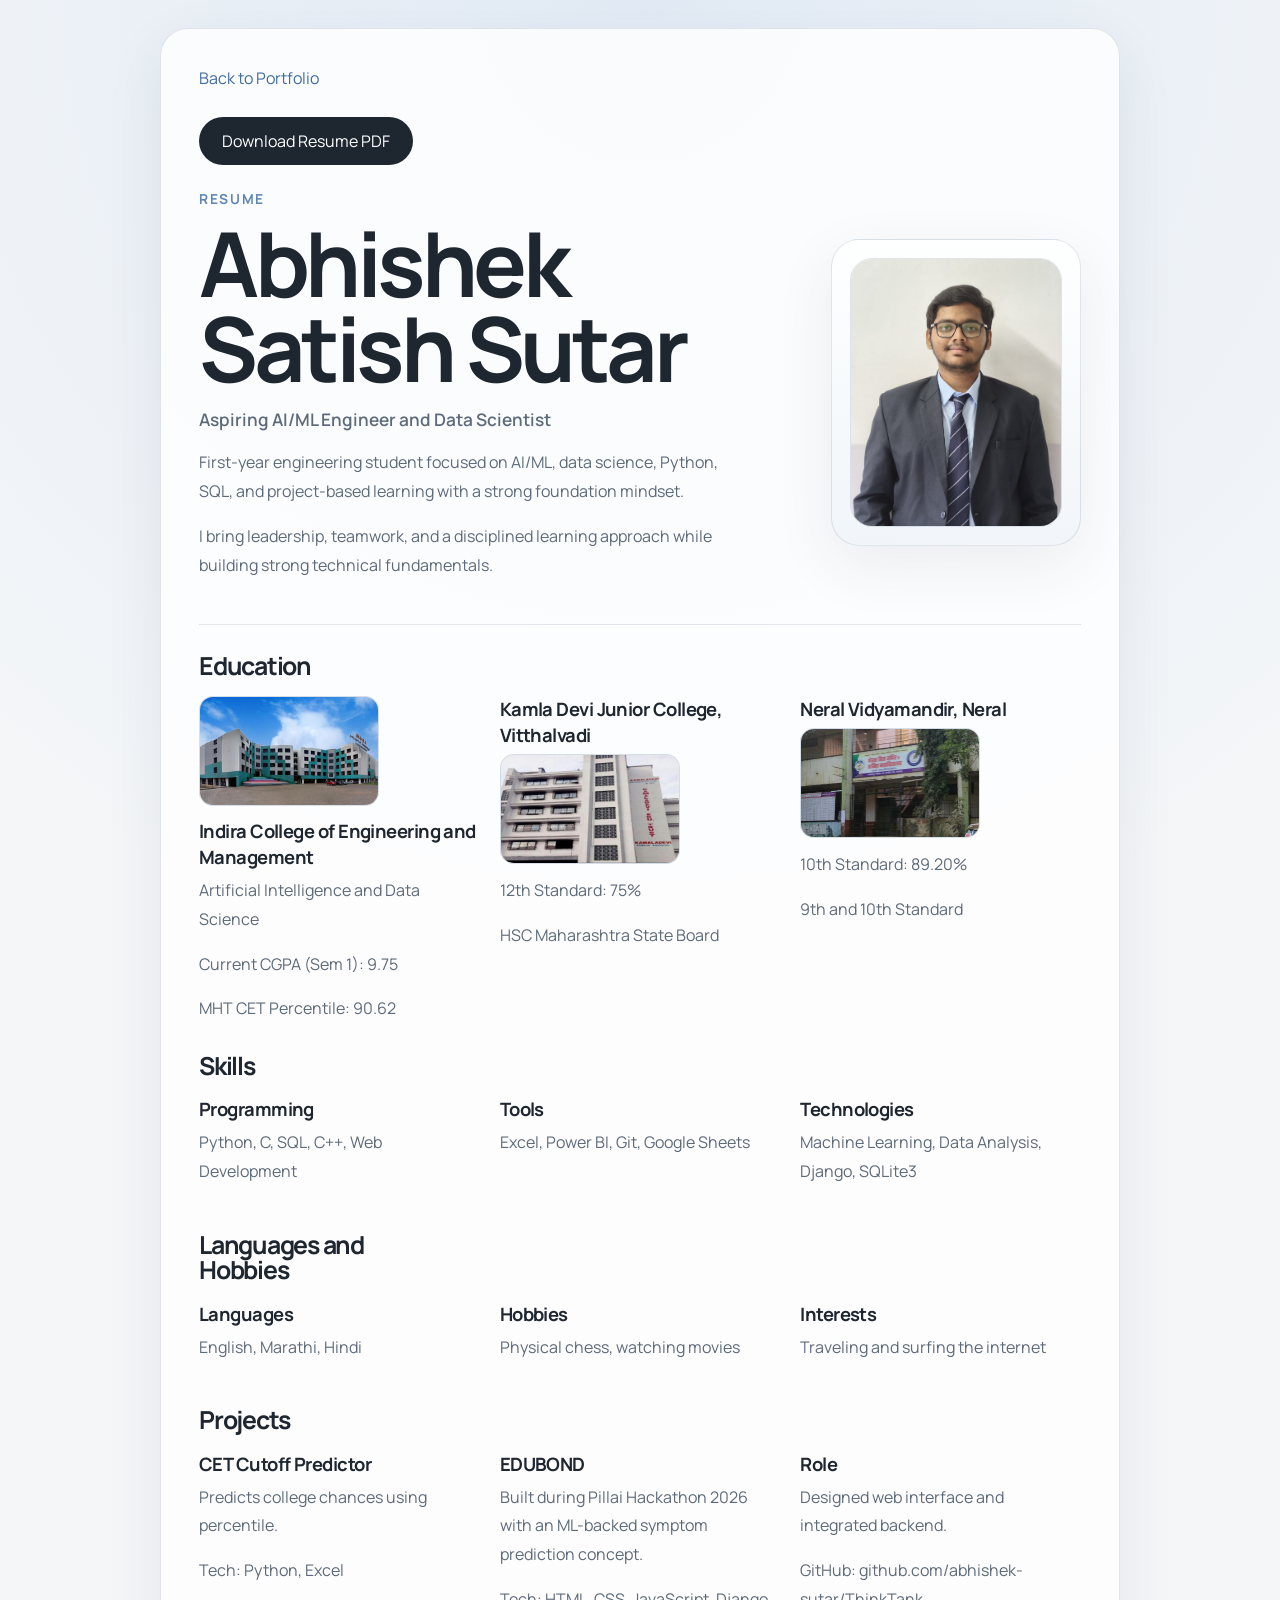
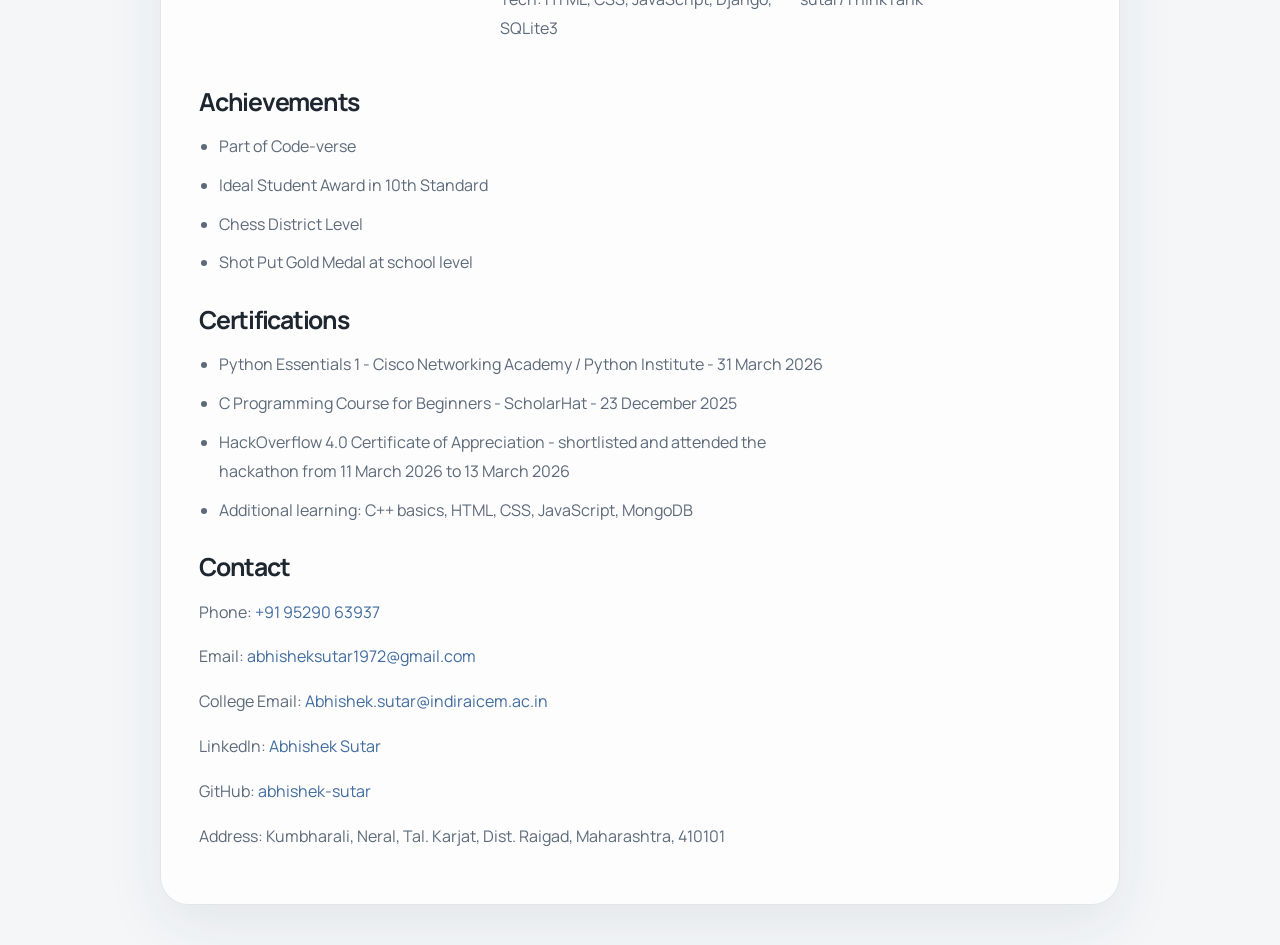
==== resume.html @ 5d671698 "Initial portfolio site" ====
<!DOCTYPE html>
<html lang="en">
  <head>
    <meta charset="UTF-8" />
    <meta name="viewport" content="width=device-width, initial-scale=1.0" />
    <title>Resume | Abhishek Satish Sutar</title>
    <meta
      name="description"
      content="Resume page for Abhishek Satish Sutar, AI and Data Science student at Indira College of Engineering and Management."
    />
    <link rel="preconnect" href="https://fonts.googleapis.com" />
    <link rel="preconnect" href="https://fonts.gstatic.com" crossorigin />
    <link
      href="https://fonts.googleapis.com/css2?family=Manrope:wght@400;500;600;700;800&family=Instrument+Serif:ital@0;1&display=swap"
      rel="stylesheet"
    />
    <link rel="stylesheet" href="styles.css" />
  </head>
  <body class="resume-body">
    <main class="resume-page reveal">
      <a class="resume-back" href="index.html">Back to Portfolio</a>
      <div class="resume-actions">
        <a class="button button-primary" href="resume.pdf" download>Download Resume PDF</a>
      </div>

      <header class="resume-header">
        <div>
          <p class="eyebrow">Resume</p>
          <h1>Abhishek Satish Sutar</h1>
          <p class="resume-role">Aspiring AI/ML Engineer and Data Scientist</p>
          <p class="resume-summary">
            First-year engineering student focused on AI/ML, data science, Python, SQL, and
            project-based learning with a strong foundation mindset.
          </p>
          <p class="resume-summary">
            I bring leadership, teamwork, and a disciplined learning approach while building strong
            technical fundamentals.
          </p>
        </div>
        <div class="resume-image-frame">
          <img
            src="profile-photo.jpg"
            alt="Portrait of Abhishek Satish Sutar"
            class="resume-image"
            onerror="this.style.display='none'; this.nextElementSibling.style.display='grid';"
          />
          <div class="resume-fallback" aria-hidden="true">
            <svg viewBox="0 0 120 120">
              <path
                d="M86.7 31.3 64.9 47.4 41.7 42.5c-4.5-.9-7.8 4.1-5.2 7.7l12.8 17.6-12.8 17.6c-2.6 3.6.7 8.6 5.2 7.7l23.2-4.9 21.8 16.1c3.8 2.8 9-.4 8.4-5.1l-3-25.5 19-7.1c4.3-1.6 4.3-7.7 0-9.3l-19-7.1 3-25.5c.6-4.7-4.6-7.9-8.4-5.1Z"
              />
            </svg>
            <span>Growth | Direction | Vision</span>
          </div>
        </div>
      </header>

      <section class="resume-section">
        <h2>Education</h2>
        <div class="resume-list resume-list-wide">
          <article>
            <img
              src="college-image.jpg"
              alt="Official visual from Indira College of Engineering and Management"
              class="resume-inline-college-image"
            />
            <h3>Indira College of Engineering and Management</h3>
            <p>Artificial Intelligence and Data Science</p>
            <p>Current CGPA (Sem 1): 9.75</p>
          </article>
          <article>
            <h3>Kamla Devi Junior College, Vitthalvadi</h3>
            <img
              src="school-image-kamladevi.jpg"
              alt="Kamla Devi Junior College building"
              class="resume-inline-college-image"
            />
            <p>12th Standard: 75%</p>
            <p>HSC Maharashtra State Board</p>
          </article>
          <article>
            <h3>Neral Vidyamandir, Neral</h3>
            <img
              src="school-image-neral.jpg"
              alt="Neral Vidyamandir school building"
              class="resume-inline-college-image"
            />
            <p>10th Standard: 89.20%</p>
            <p>9th and 10th Standard</p>
          </article>
        </div>
        <p>MHT CET Percentile: 90.62</p>
      </section>

      <section class="resume-section">
        <h2>Skills</h2>
        <div class="resume-columns">
          <div>
            <h3>Programming</h3>
            <p>Python, C, SQL, C++, Web Development</p>
          </div>
          <div>
            <h3>Tools</h3>
            <p>Excel, Power BI, Git, Google Sheets</p>
          </div>
          <div>
            <h3>Technologies</h3>
            <p>Machine Learning, Data Analysis, Django, SQLite3</p>
          </div>
        </div>
      </section>

      <section class="resume-section">
        <h2>Languages and Hobbies</h2>
        <div class="resume-columns">
          <div>
            <h3>Languages</h3>
            <p>English, Marathi, Hindi</p>
          </div>
          <div>
            <h3>Hobbies</h3>
            <p>Physical chess, watching movies</p>
          </div>
          <div>
            <h3>Interests</h3>
            <p>Traveling and surfing the internet</p>
          </div>
        </div>
      </section>

      <section class="resume-section">
        <h2>Projects</h2>
        <div class="resume-columns">
          <div>
            <h3>CET Cutoff Predictor</h3>
            <p>Predicts college chances using percentile.</p>
            <p>Tech: Python, Excel</p>
          </div>
          <div>
            <h3>EDUBOND</h3>
            <p>Built during Pillai Hackathon 2026 with an ML-backed symptom prediction concept.</p>
            <p>Tech: HTML, CSS, JavaScript, Django, SQLite3</p>
          </div>
          <div>
            <h3>Role</h3>
            <p>Designed web interface and integrated backend.</p>
            <p>GitHub: github.com/abhishek-sutar/ThinkTank</p>
          </div>
        </div>
      </section>

      <section class="resume-section">
        <h2>Achievements</h2>
        <ul class="clean-list">
          <li>Part of Code-verse</li>
          <li>Ideal Student Award in 10th Standard</li>
          <li>Chess District Level</li>
          <li>Shot Put Gold Medal at school level</li>
        </ul>
      </section>

      <section class="resume-section">
        <h2>Certifications</h2>
        <ul class="clean-list">
          <li>Python Essentials 1 - Cisco Networking Academy / Python Institute - 31 March 2026</li>
          <li>C Programming Course for Beginners - ScholarHat - 23 December 2025</li>
          <li>
            HackOverflow 4.0 Certificate of Appreciation - shortlisted and attended the hackathon
            from 11 March 2026 to 13 March 2026
          </li>
          <li>Additional learning: C++ basics, HTML, CSS, JavaScript, MongoDB</li>
        </ul>
      </section>

      <section class="resume-section resume-contact">
        <h2>Contact</h2>
        <p>Phone: <a href="tel:+919529063937">+91 95290 63937</a></p>
        <p>Email: <a href="mailto:abhisheksutar1972@gmail.com">abhisheksutar1972@gmail.com</a></p>
        <p>
          College Email:
          <a href="mailto:Abhishek.sutar@indiraicem.ac.in">Abhishek.sutar@indiraicem.ac.in</a>
        </p>
        <p>
          LinkedIn:
          <a href="https://www.linkedin.com/in/abhishek-sutar2007/" target="_blank" rel="noreferrer"
            >Abhishek Sutar</a
          >
        </p>
        <p>
          GitHub:
          <a href="https://github.com/abhishek-sutar" target="_blank" rel="noreferrer"
            >abhishek-sutar</a
          >
        </p>
        <p>Address: Kumbharali, Neral, Tal. Karjat, Dist. Raigad, Maharashtra, 410101</p>
      </section>
    </main>

    <script src="script.js"></script>
  </body>
</html>
---- styles.css ----
:root {
  color-scheme: light;
  --bg: #f4f6f8;
  --bg-accent: radial-gradient(circle at top, rgba(130, 175, 228, 0.16), transparent 38%);
  --surface: rgba(255, 255, 255, 0.8);
  --surface-strong: #ffffff;
  --surface-soft: #eef3f8;
  --text: #1e2630;
  --muted: #5d6a79;
  --line: rgba(122, 143, 166, 0.22);
  --accent: #5f86b7;
  --accent-strong: #416c9f;
  --shadow: 0 20px 60px rgba(33, 53, 77, 0.08);
  --radius-xl: 32px;
  --radius-lg: 24px;
  --radius-md: 18px;
  --radius-sm: 12px;
  --container: min(1120px, calc(100vw - 40px));
  --transition: 240ms ease;
}

body.dark-mode {
  color-scheme: dark;
  --bg: #11161d;
  --bg-accent: radial-gradient(circle at top, rgba(112, 149, 194, 0.18), transparent 35%);
  --surface: rgba(24, 32, 42, 0.85);
  --surface-strong: #18202a;
  --surface-soft: #1c2631;
  --text: #edf3fa;
  --muted: #b4c0cc;
  --line: rgba(170, 194, 218, 0.16);
  --accent: #93b6de;
  --accent-strong: #b0cae9;
  --shadow: 0 20px 60px rgba(2, 6, 12, 0.35);
}

* {
  box-sizing: border-box;
}

html {
  scroll-behavior: smooth;
}

body {
  margin: 0;
  font-family: "Manrope", sans-serif;
  background: var(--bg-accent), var(--bg);
  color: var(--text);
  transition: background-color var(--transition), color var(--transition);
}

img {
  max-width: 100%;
  display: block;
}

a {
  color: inherit;
  text-decoration: none;
}

button {
  font: inherit;
}

.page-shell {
  min-height: 100vh;
}

.container {
  width: var(--container);
  margin: 0 auto;
}

.site-header {
  position: sticky;
  top: 0;
  z-index: 20;
  backdrop-filter: blur(18px);
  background: color-mix(in srgb, var(--bg) 70%, transparent);
  border-bottom: 1px solid transparent;
}

.navbar {
  display: flex;
  align-items: center;
  justify-content: space-between;
  min-height: 78px;
  gap: 20px;
}

.brand {
  font-weight: 700;
  letter-spacing: -0.03em;
}

.nav-links {
  display: flex;
  align-items: center;
  gap: 18px;
}

.nav-links a,
.theme-toggle {
  color: var(--muted);
  font-size: 0.96rem;
  transition: color var(--transition), background-color var(--transition);
}

.nav-links a:hover,
.theme-toggle:hover {
  color: var(--text);
}

.theme-toggle,
.nav-toggle {
  border: 0;
  background: transparent;
  cursor: pointer;
}

.nav-toggle {
  display: none;
  width: 48px;
  height: 48px;
  padding: 12px;
  border-radius: 50%;
  background: var(--surface);
  box-shadow: var(--shadow);
}

.nav-toggle span {
  display: block;
  width: 100%;
  height: 2px;
  background: var(--text);
  margin: 6px 0;
  border-radius: 999px;
}

.hero {
  display: grid;
  grid-template-columns: 1.35fr 0.95fr;
  align-items: center;
  gap: 56px;
  padding: 84px 0 52px;
  min-height: calc(100vh - 78px);
}

.eyebrow {
  margin: 0 0 12px;
  color: var(--accent);
  font-size: 0.86rem;
  font-weight: 700;
  letter-spacing: 0.12em;
  text-transform: uppercase;
}

h1,
h2,
h3,
p {
  margin-top: 0;
}

h1,
h2 {
  letter-spacing: -0.05em;
}

h1 {
  max-width: 10ch;
  margin-bottom: 18px;
  font-size: clamp(3.5rem, 7vw, 6rem);
  line-height: 0.95;
}

h2 {
  max-width: 16ch;
  margin-bottom: 0;
  font-size: clamp(2rem, 4vw, 3.25rem);
  line-height: 1.02;
}

h3 {
  margin-bottom: 10px;
  font-size: 1.15rem;
  letter-spacing: -0.03em;
}

.hero-tagline {
  margin-bottom: 16px;
  color: var(--muted);
  font-size: 1.18rem;
  font-weight: 600;
}

.hero-description,
.hero-extra,
.hero-micro,
.about-card p,
.project-card p,
.resume-summary,
.resume-section p,
.clean-list li {
  max-width: 62ch;
  color: var(--muted);
  line-height: 1.8;
}

.hero-extra,
.hero-micro {
  margin-bottom: 10px;
}

.hero-actions {
  display: flex;
  flex-wrap: wrap;
  gap: 14px;
  margin-top: 28px;
}

.hero-inline-contact {
  display: flex;
  flex-wrap: wrap;
  gap: 14px 18px;
  margin-top: 22px;
}

.hero-inline-contact a {
  color: var(--muted);
  font-size: 0.95rem;
}

.button {
  display: inline-flex;
  align-items: center;
  justify-content: center;
  min-height: 48px;
  padding: 0 22px;
  border: 1px solid var(--line);
  border-radius: 999px;
  transition: transform var(--transition), border-color var(--transition), background-color var(--transition);
}

.button:hover {
  transform: translateY(-2px);
}

.button-primary {
  background: var(--text);
  color: var(--surface-strong);
  border-color: transparent;
}

.button-secondary {
  background: var(--surface);
}

.button-ghost {
  background: transparent;
}

.button-nav {
  min-height: 40px;
  padding: 0 16px;
}

.hero-visual {
  display: flex;
  justify-content: center;
}

.profile-frame,
.resume-image-frame {
  position: relative;
  display: grid;
  place-items: center;
  width: min(420px, 100%);
  aspect-ratio: 1;
  padding: 18px;
  border: 1px solid var(--line);
  border-radius: 34%;
  background: linear-gradient(180deg, var(--surface), color-mix(in srgb, var(--surface-soft) 80%, transparent));
  box-shadow: var(--shadow);
}

.profile-image,
.resume-image {
  width: 100%;
  height: 100%;
  object-fit: cover;
  border-radius: 32%;
  border: 1px solid var(--line);
}

.profile-fallback,
.resume-fallback {
  display: none;
  place-items: center;
  width: 100%;
  height: 100%;
  padding: 28px;
  border-radius: 32%;
  background:
    radial-gradient(circle at 35% 30%, rgba(151, 190, 231, 0.44), transparent 26%),
    linear-gradient(180deg, rgba(255, 255, 255, 0.84), rgba(214, 226, 239, 0.52));
}

body.dark-mode .profile-fallback,
body.dark-mode .resume-fallback {
  background:
    radial-gradient(circle at 35% 30%, rgba(151, 190, 231, 0.28), transparent 26%),
    linear-gradient(180deg, rgba(33, 44, 57, 0.84), rgba(23, 32, 42, 0.9));
}

.profile-fallback svg,
.resume-fallback svg {
  width: 44%;
  fill: var(--accent-strong);
}

.profile-fallback p,
.resume-fallback span {
  margin: 16px 0 0;
  color: var(--muted);
  text-align: center;
  font-weight: 600;
}

.fallback-orb {
  position: absolute;
  inset: 18% 18% auto auto;
  width: 72px;
  height: 72px;
  border-radius: 50%;
  background: rgba(255, 255, 255, 0.45);
  filter: blur(10px);
}

.section {
  padding: 58px 0;
}

.section-heading {
  display: grid;
  gap: 12px;
  margin-bottom: 30px;
}

.card,
.resume-page,
.nav-menu-open .nav-links {
  border: 1px solid var(--line);
  background: var(--surface);
  box-shadow: var(--shadow);
}

.card {
  border-radius: var(--radius-lg);
  padding: 28px;
  transition: transform var(--transition), border-color var(--transition), background-color var(--transition);
}

.about-card {
  display: grid;
  grid-template-columns: 1.2fr 0.8fr;
  gap: 28px;
  align-items: stretch;
}

.about-copy {
  display: grid;
  gap: 2px;
}

.about-visual {
  display: flex;
  align-items: center;
  justify-content: center;
}

.about-image {
  width: 100%;
  height: 100%;
  min-height: 280px;
  object-fit: cover;
  border-radius: 22px;
  border: 1px solid var(--line);
  background: var(--surface-soft);
}

.card:hover {
  transform: translateY(-4px);
  border-color: color-mix(in srgb, var(--accent) 30%, var(--line));
}

.timeline {
  position: relative;
  display: grid;
  gap: 18px;
}

.timeline-card-with-image {
  display: grid;
  gap: 10px;
}

.timeline-college-image,
.resume-inline-college-image {
  width: 100%;
  max-width: 180px;
  height: 110px;
  object-fit: cover;
  border-radius: 14px;
  border: 1px solid var(--line);
  background: var(--surface-soft);
}

.resume-inline-college-image {
  margin-bottom: 12px;
}

.timeline::before {
  content: "";
  position: absolute;
  left: 15px;
  top: 12px;
  bottom: 12px;
  width: 1px;
  background: var(--line);
}

.timeline-card {
  position: relative;
  padding-left: 44px;
}

.timeline-marker {
  position: absolute;
  left: 4px;
  top: 31px;
  width: 22px;
  height: 22px;
  border: 5px solid var(--surface-strong);
  border-radius: 50%;
  background: var(--accent);
}

.timeline-meta {
  color: var(--muted);
  font-size: 0.95rem;
}

.highlighted-score {
  background: linear-gradient(180deg, color-mix(in srgb, var(--surface) 85%, transparent), color-mix(in srgb, var(--surface-soft) 88%, transparent));
}

.skills-grid,
.card-grid,
.stats-grid,
.resume-columns,
.resume-list {
  display: grid;
  gap: 20px;
}

.skills-grid {
  grid-template-columns: repeat(3, minmax(0, 1fr));
}

.two-up {
  grid-template-columns: repeat(2, minmax(0, 1fr));
}

.three-up {
  grid-template-columns: repeat(3, minmax(0, 1fr));
}

.four-up {
  grid-template-columns: repeat(4, minmax(0, 1fr));
}

.stats-grid {
  grid-template-columns: repeat(3, minmax(0, 1fr));
}

.skill-group,
.info-card,
.project-card,
.stat-card {
  min-height: 100%;
}

.skill-item + .skill-item {
  margin-top: 18px;
}

.skill-head {
  display: flex;
  align-items: center;
  justify-content: space-between;
  gap: 12px;
  margin-bottom: 10px;
  font-size: 0.95rem;
}

.skill-head span:last-child {
  color: var(--muted);
}

.progress-track {
  overflow: hidden;
  height: 10px;
  border-radius: 999px;
  background: color-mix(in srgb, var(--surface-soft) 90%, transparent);
}

.progress-fill {
  display: block;
  width: 0;
  height: 100%;
  border-radius: inherit;
  background: linear-gradient(90deg, var(--accent), color-mix(in srgb, var(--accent-strong) 82%, white));
  transition: width 1.2s cubic-bezier(0.22, 1, 0.36, 1);
}

.info-card {
  display: grid;
  align-content: center;
  gap: 6px;
}

.info-card p,
.project-card p {
  margin-bottom: 0;
}

.stat-card {
  display: grid;
  gap: 10px;
  text-align: center;
}

.stat-card strong {
  font-size: clamp(2rem, 4vw, 3rem);
  letter-spacing: -0.05em;
}

.stat-card span {
  color: var(--muted);
}

.clean-list {
  margin: 0;
  padding-left: 20px;
}

.clean-list li + li {
  margin-top: 10px;
}

.contact-card {
  display: grid;
  gap: 12px;
}

.contact-card a,
.resume-contact a {
  color: var(--accent-strong);
}

.contact-address {
  margin: 0;
  color: var(--muted);
  line-height: 1.7;
}

.education-stats {
  margin-top: 22px;
}

.project-meta {
  margin-bottom: 10px;
}

.text-link {
  color: var(--accent-strong);
  font-weight: 600;
}

.certifications-note {
  margin-top: 20px;
}

.certificates-grid {
  grid-template-columns: repeat(3, minmax(0, 1fr));
}

.certificate-card {
  padding: 16px;
}

.certificate-image {
  width: 100%;
  aspect-ratio: 4 / 3;
  object-fit: cover;
  border-radius: 18px;
  border: 1px solid var(--line);
  margin-bottom: 18px;
  background: var(--surface-soft);
}

.certificate-copy {
  display: grid;
  gap: 4px;
}

.contact-layout {
  display: grid;
  grid-template-columns: 0.9fr 1.1fr;
  gap: 20px;
}

.contact-link {
  display: flex;
  align-items: center;
  gap: 12px;
}

.social-icon {
  display: inline-flex;
  align-items: center;
  justify-content: center;
  width: 38px;
  height: 38px;
  border-radius: 50%;
  background: var(--surface-soft);
}

.social-icon svg {
  width: 18px;
  height: 18px;
  fill: var(--accent-strong);
}

.contact-form {
  display: grid;
  gap: 16px;
}

.contact-form label {
  display: grid;
  gap: 8px;
  color: var(--muted);
  font-size: 0.95rem;
}

.contact-form input,
.contact-form textarea {
  width: 100%;
  padding: 14px 16px;
  border: 1px solid var(--line);
  border-radius: 16px;
  background: var(--surface-strong);
  color: var(--text);
  outline: none;
}

.contact-form input:focus,
.contact-form textarea:focus {
  border-color: var(--accent);
}

.form-note {
  margin: 0;
  color: var(--muted);
  font-size: 0.92rem;
  line-height: 1.6;
}

.site-footer {
  padding: 20px 0 56px;
  color: var(--muted);
  text-align: center;
}

.footer-contact {
  margin: 10px 0 0;
  font-size: 0.95rem;
}

.resume-body {
  padding: 28px 20px 40px;
}

.resume-page {
  width: min(960px, 100%);
  margin: 0 auto;
  padding: 38px;
  border-radius: 28px;
}

.resume-back {
  display: inline-flex;
  margin-bottom: 28px;
  color: var(--accent-strong);
}

.resume-actions {
  display: flex;
  flex-wrap: wrap;
  gap: 12px;
  margin-bottom: 24px;
}

.resume-header {
  display: grid;
  grid-template-columns: 1.4fr 0.8fr;
  gap: 28px;
  align-items: center;
  padding-bottom: 28px;
  margin-bottom: 28px;
  border-bottom: 1px solid var(--line);
}

.resume-role {
  color: var(--muted);
  font-size: 1.08rem;
  font-weight: 600;
}

.resume-image-frame {
  width: 100%;
  max-width: 250px;
  margin-left: auto;
  border-radius: 28px;
}

.resume-image,
.resume-fallback {
  border-radius: 22px;
}

.resume-section + .resume-section {
  margin-top: 30px;
}

.resume-section h2 {
  margin-bottom: 18px;
  font-size: 1.55rem;
}

.resume-list {
  grid-template-columns: repeat(3, minmax(0, 1fr));
}

.resume-columns {
  grid-template-columns: repeat(3, minmax(0, 1fr));
}

.resume-list-wide {
  grid-template-columns: repeat(3, minmax(0, 1fr));
}

.resume-columns h3,
.resume-list h3 {
  margin-bottom: 6px;
}

.reveal {
  opacity: 0;
  transform: translateY(22px);
  transition: opacity 700ms ease, transform 700ms ease;
}

.reveal.is-visible {
  opacity: 1;
  transform: translateY(0);
}

@media (max-width: 980px) {
  .hero,
  .about-card,
  .skills-grid,
  .three-up,
  .four-up,
  .certificates-grid,
  .resume-header,
  .resume-list,
  .resume-columns,
  .resume-list-wide,
  .contact-layout {
    grid-template-columns: 1fr;
  }

  h1,
  h2 {
    max-width: none;
  }

  .stats-grid,
  .two-up {
    grid-template-columns: repeat(2, minmax(0, 1fr));
  }

  .resume-image-frame {
    margin-left: 0;
  }
}

@media (max-width: 760px) {
  .site-header {
    background: color-mix(in srgb, var(--bg) 82%, transparent);
  }

  .nav-toggle {
    display: inline-block;
  }

  .nav-links {
    position: absolute;
    top: 88px;
    right: 20px;
    left: 20px;
    display: none;
    flex-direction: column;
    align-items: flex-start;
    padding: 18px;
    border-radius: 24px;
  }

  body.nav-menu-open .nav-links {
    display: flex;
  }

  .hero {
    padding-top: 52px;
    gap: 34px;
  }

  .section {
    padding: 42px 0;
  }

  .stats-grid,
  .two-up {
    grid-template-columns: 1fr;
  }

  .resume-page {
    padding: 26px;
  }
}

@media (prefers-reduced-motion: reduce) {
  html {
    scroll-behavior: auto;
  }

  *,
  *::before,
  *::after {
    animation: none !important;
    transition: none !important;
  }

  .reveal {
    opacity: 1;
    transform: none;
  }

  .progress-fill {
    width: var(--target-width, 0);
  }
}
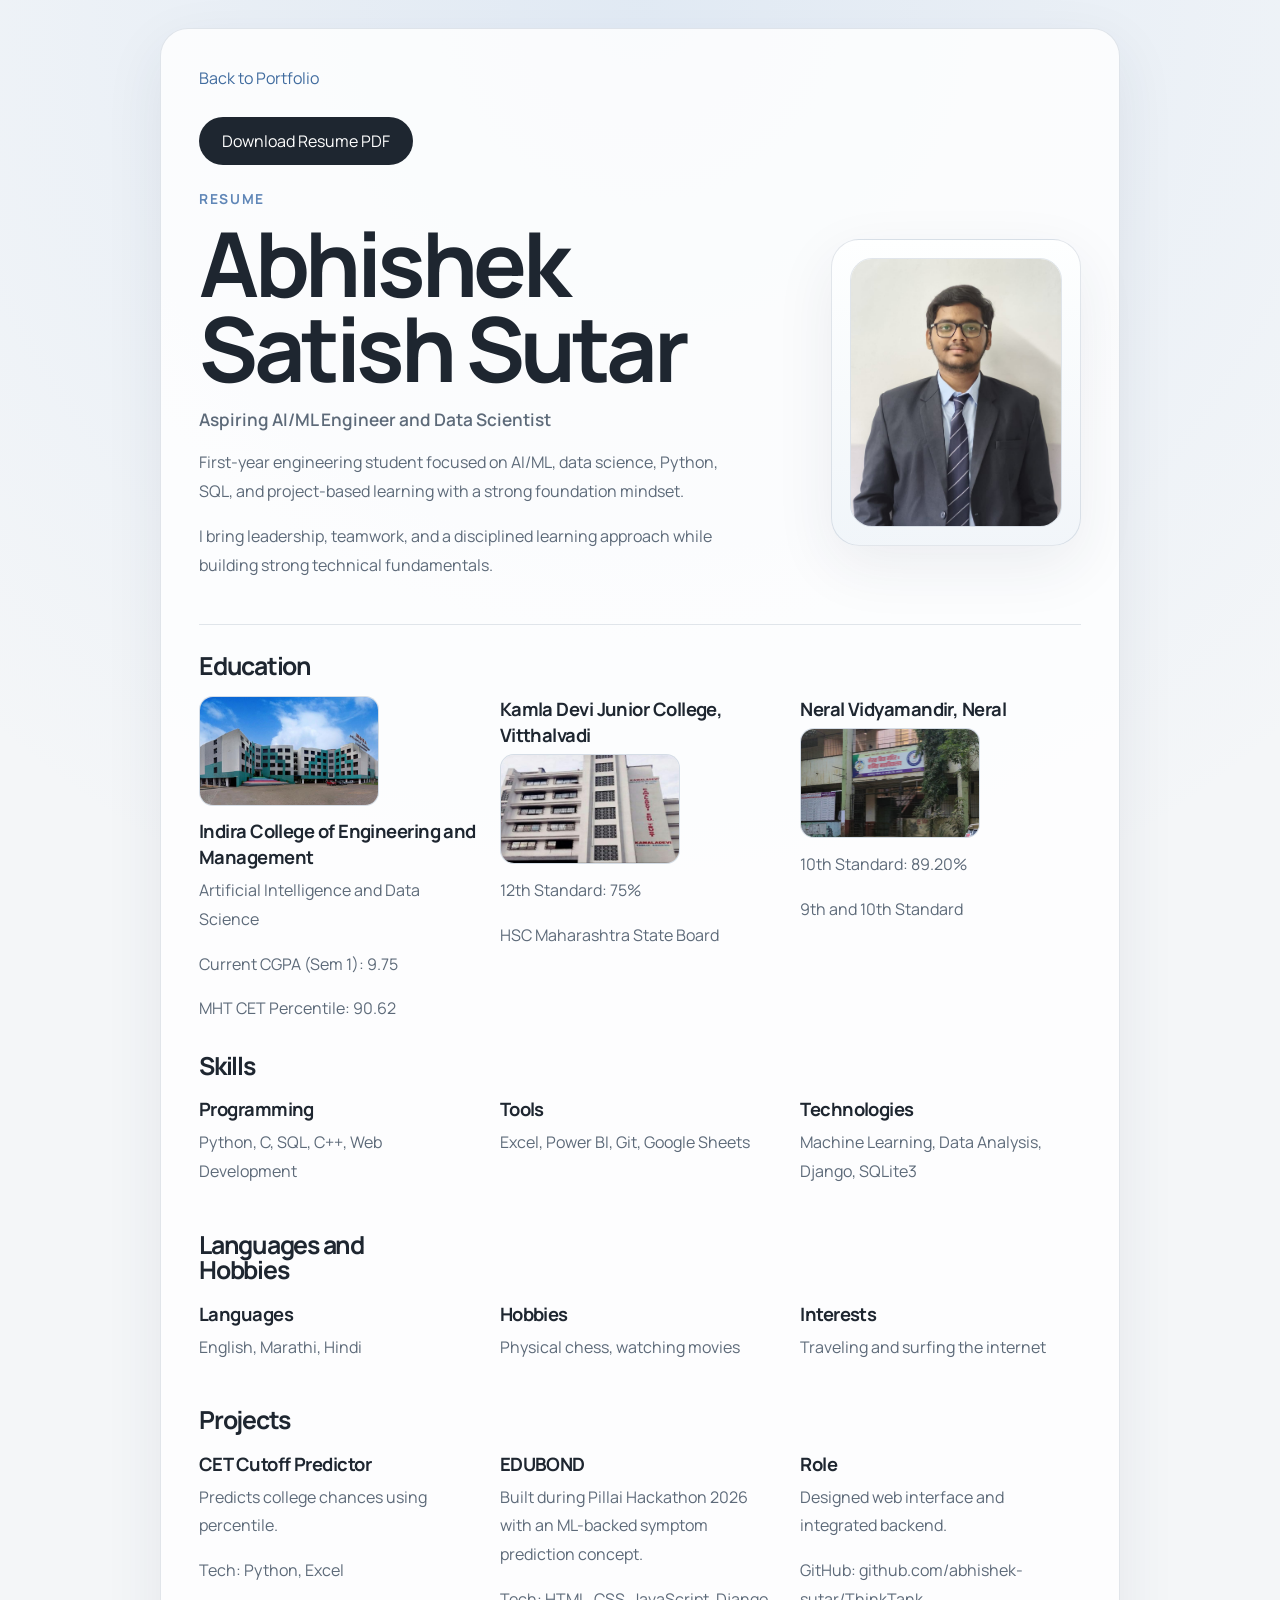
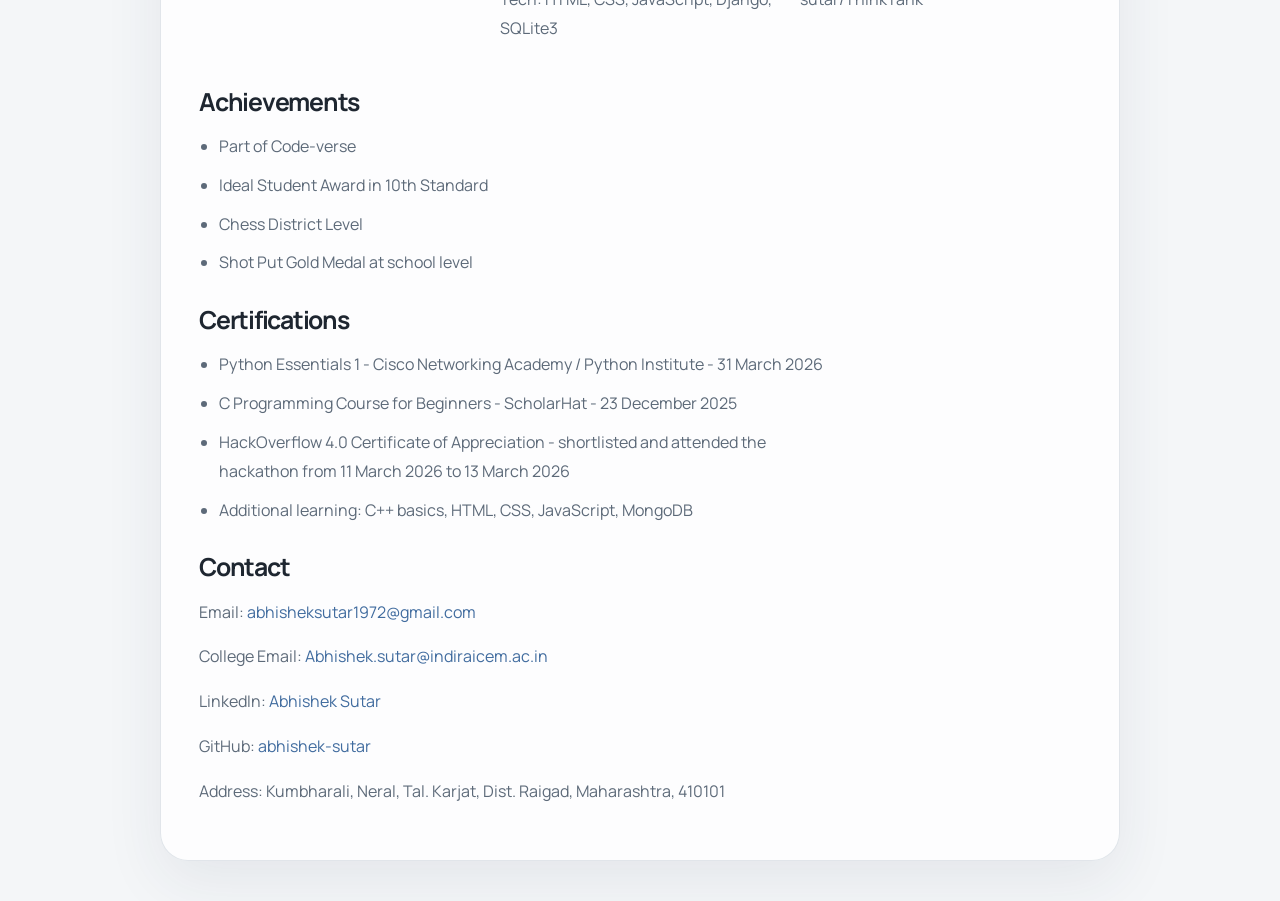
==== commit 249bca7f: "Initial portfolio upload" ====
--- a/resume.html
+++ b/resume.html
@@ -174,7 +174,6 @@
 
       <section class="resume-section resume-contact">
         <h2>Contact</h2>
-        <p>Phone: <a href="tel:+919529063937">+91 95290 63937</a></p>
         <p>Email: <a href="mailto:abhisheksutar1972@gmail.com">abhisheksutar1972@gmail.com</a></p>
         <p>
           College Email:
